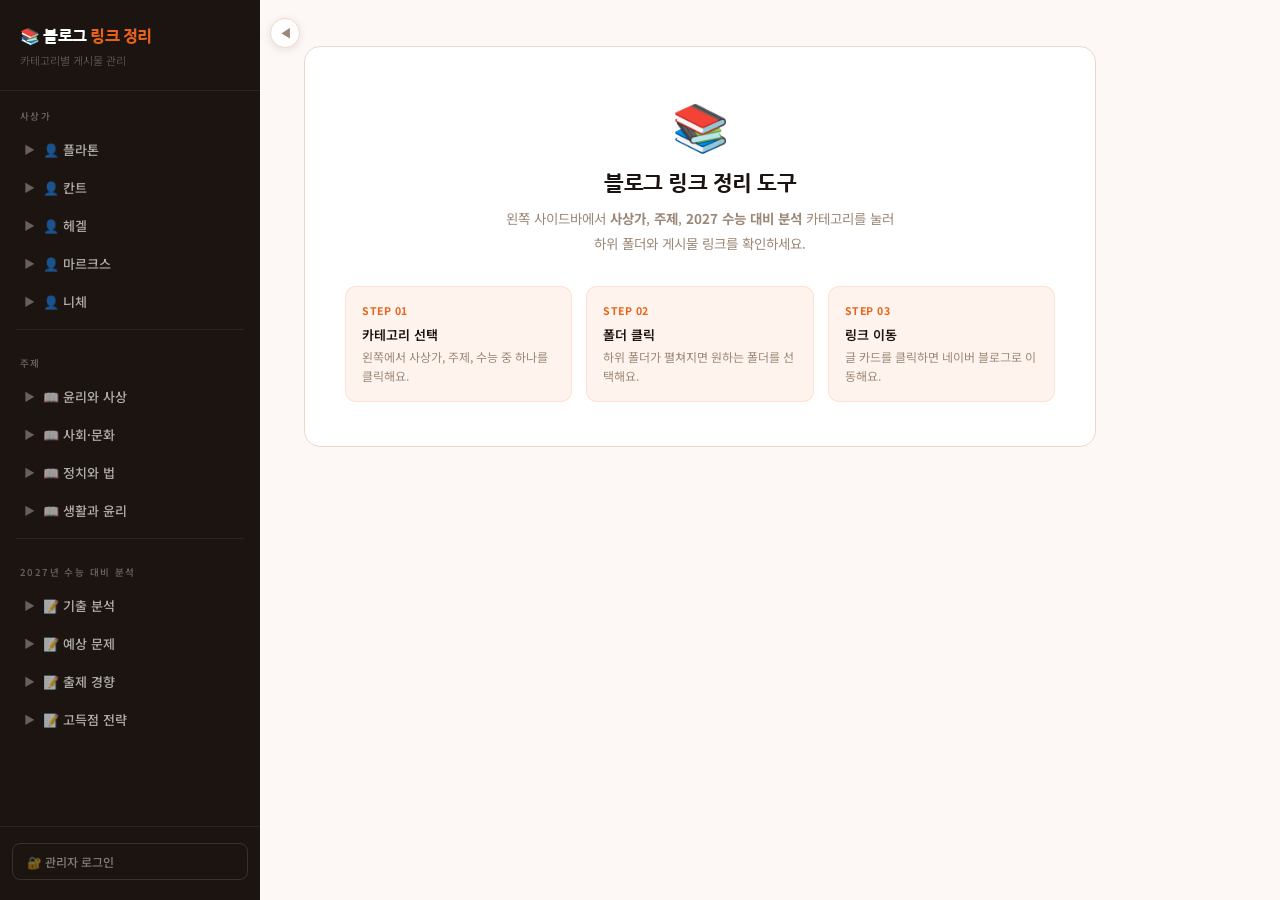
==== blog-organizer.html @ 4a53f981 "첫 커밋" ====
<!DOCTYPE html>
<html lang="ko">
<head>
<meta charset="UTF-8">
<meta name="viewport" content="width=device-width, initial-scale=1.0">
<title>블로그 링크 정리</title>
<link rel="stylesheet" href="blog-organizer.css">
</head>
<body>

<!-- 사이드바 토글 -->
<button class="sidebar-toggle" onclick="toggleSidebar()" title="사이드바 숨기기/보이기">
  <span class="toggle-icon">◀</span>
</button>

<!-- 사이드바 -->
<nav id="sidebar">
  <div class="sidebar-header">
    <div class="logo">📚 블로그 <span>링크 정리</span></div>
    <div class="sub">카테고리별 게시물 관리</div>
  </div>

  <div class="cat-label">사상가</div>
  <div id="thinker-section"></div>
  <div class="cat-divider"></div>

  <div class="cat-label">주제</div>
  <div id="topic-section"></div>
  <div class="cat-divider"></div>

  <div class="cat-label">2027년 수능 대비 분석</div>
  <div id="exam-section"></div>

  <!-- 관리자 로그인/로그아웃 버튼 -->
  <div class="admin-area">
    <button class="admin-btn" id="admin-toggle-btn" onclick="handleAdminBtn()">
      🔐 관리자 로그인
    </button>
  </div>
</nav>

<!-- 메인 -->
<main id="main">
  <div id="main-content"></div>
</main>

<!-- FAB: 관리자만 보임 -->
<button class="fab admin-only" id="fab-add" onclick="openAddModal()" title="링크 추가">＋</button>

<!-- 링크 추가 모달 -->
<div class="modal-overlay" id="add-modal">
  <div class="modal">
    <div class="modal-title">✏️ 블로그 링크 추가</div>

    <div class="form-row">
      <label class="form-label">글 제목</label>
      <input class="form-input" id="f-title" placeholder="게시물 제목을 입력하세요" />
    </div>
    <div class="form-row">
      <label class="form-label">네이버 블로그 URL</label>
      <input class="form-input" id="f-url" placeholder="https://blog.naver.com/..." />
    </div>
    <div class="form-row">
      <label class="form-label">대분류 카테고리</label>
      <select class="form-select" id="f-cat" onchange="updateSubCats()">
        <option value="">선택하세요</option>
        <option value="사상가">사상가</option>
        <option value="주제">주제</option>
        <option value="수능">2027년 수능 대비 분석</option>
      </select>
    </div>
    <div class="form-row">
      <label class="form-label">세부 폴더</label>
      <div style="display:flex;gap:8px;">
        <select class="form-select" id="f-folder" style="flex:1">
          <option value="">대분류를 먼저 선택하세요</option>
        </select>
        <button class="btn btn-ghost" style="white-space:nowrap;padding:9px 12px;font-size:12px" onclick="openNewFolderInput()">＋ 새 폴더</button>
      </div>
      <input class="form-input" id="f-new-folder" placeholder="새 폴더 이름 입력 후 Enter" style="margin-top:6px;display:none"
        onkeydown="if(event.key==='Enter')confirmNewFolder()" />
    </div>
    <div class="form-row">
      <label class="form-label">태그 (쉼표로 구분)</label>
      <input class="form-input" id="f-tags" placeholder="예: 칸트, 도덕법칙, 정언명령" />
    </div>
    <div class="modal-actions">
      <button class="btn btn-ghost" onclick="closeModal()">취소</button>
      <button class="btn btn-primary" onclick="saveLink()">저장</button>
    </div>
  </div>
</div>

<!-- 관리자 로그인 모달 -->
<div class="modal-overlay" id="login-modal">
  <div class="modal" style="max-width:360px;">
    <div class="modal-title">🔐 관리자 로그인</div>
    <div class="form-row">
      <label class="form-label">비밀번호</label>
      <input class="form-input" id="admin-pw-input" type="password" placeholder="비밀번호 입력"
        onkeydown="if(event.key==='Enter')submitLogin()" />
      <div id="login-error" style="color:#d93025;font-size:11.5px;margin-top:6px;display:none;">
        비밀번호가 틀렸습니다.
      </div>
    </div>
    <div class="modal-actions">
      <button class="btn btn-ghost" onclick="closeLoginModal()">취소</button>
      <button class="btn btn-primary" onclick="submitLogin()">로그인</button>
    </div>
  </div>
</div>

<script>
// ════════════════════════════════════════
// ✏️  비밀번호 변경: 아래 한 줄만 수정하세요
const ADMIN_PASSWORD = 'admin1234';
// ════════════════════════════════════════

const STORE_KEY = 'blog_organizer_v1';
let isAdmin = false;
let appData = loadData();
let currentView = null;
let deleteMode = false;

// ── 데이터 저장/로드 ──
function loadData() {
  try { return JSON.parse(localStorage.getItem(STORE_KEY)) || getDefaultData(); }
  catch(e) { return getDefaultData(); }
}
function getDefaultData() {
  return {
    thinker: { '플라톤': [], '칸트': [], '헤겔': [], '마르크스': [], '니체': [] },
    topic:   { '윤리와 사상': [], '사회·문화': [], '정치와 법': [], '생활과 윤리': [] },
    exam:    { '기출 분석': [], '예상 문제': [], '출제 경향': [], '고득점 전략': [] }
  };
}
function saveData(data) {
  localStorage.setItem(STORE_KEY, JSON.stringify(data));
}

// ── 관리자 모드 ──
function applyAdminState() {
  // FAB
  document.getElementById('fab-add').style.display = isAdmin ? 'flex' : 'none';
  // 로그인 버튼 텍스트
  document.getElementById('admin-toggle-btn').textContent = isAdmin ? '🔓 관리자 로그아웃' : '🔐 관리자 로그인';
  // 현재 화면 다시 그리기 (관리 버튼 반영)
  renderMain();
}

function handleAdminBtn() {
  if (isAdmin) {
    isAdmin = false;
    deleteMode = false;
    applyAdminState();
  } else {
    openLoginModal();
  }
}

function openLoginModal() {
  document.getElementById('admin-pw-input').value = '';
  document.getElementById('login-error').style.display = 'none';
  document.getElementById('login-modal').classList.add('open');
  setTimeout(() => document.getElementById('admin-pw-input').focus(), 80);
}
function closeLoginModal() {
  document.getElementById('login-modal').classList.remove('open');
}
function submitLogin() {
  const pw = document.getElementById('admin-pw-input').value;
  if (pw === ADMIN_PASSWORD) {
    isAdmin = true;
    closeLoginModal();
    applyAdminState();
  } else {
    document.getElementById('login-error').style.display = 'block';
    document.getElementById('admin-pw-input').value = '';
    document.getElementById('admin-pw-input').focus();
  }
}

// 모달 바깥 클릭 시 닫기
document.getElementById('login-modal').addEventListener('click', function(e) {
  if (e.target === this) closeLoginModal();
});

// ── 사이드바 렌더 ──
function renderSidebar() {
  renderSection('thinker-section', 'thinker', '👤');
  renderSection('topic-section',   'topic',   '📖');
  renderSection('exam-section',    'exam',    '📝');
}

function renderSection(elId, catKey, icon) {
  const el = document.getElementById(elId);
  const catData = appData[catKey];
  el.innerHTML = '';

  Object.keys(catData).forEach(thinker => {
    const count  = catData[thinker].length;
    const isOpen = currentView?.cat === catKey && currentView?.thinker === thinker;

    const btn = document.createElement('button');
    btn.className = 'thinker-btn' + (isOpen ? ' active' : '');
    btn.dataset.thinker = thinker;
    btn.innerHTML = `<span class="icon">▶</span>${icon} ${thinker}`;
    btn.onclick = () => toggleThinker(btn, catKey, thinker);
    el.appendChild(btn);

    const fl = document.createElement('div');
    fl.className = 'folder-list' + (isOpen ? ' open' : '');
    fl.id = `fl-${catKey}-${thinker}`;

    const folderMap = {};
    catData[thinker].forEach(item => {
      if (!folderMap[item.folder]) folderMap[item.folder] = [];
      folderMap[item.folder].push(item);
    });

    const allBtn = document.createElement('button');
    allBtn.className = 'folder-btn' + (isOpen && currentView?.folder === null ? ' active' : '');
    allBtn.innerHTML = `<span class="f-icon">📂</span> 전체 보기 <span class="f-count">${count}</span>`;
    allBtn.onclick = () => showView(catKey, thinker, null);
    fl.appendChild(allBtn);

    Object.keys(folderMap).forEach(folder => {
      const fb = document.createElement('button');
      fb.className = 'folder-btn' + (isOpen && currentView?.folder === folder ? ' active' : '');
      fb.innerHTML = `<span class="f-icon">📁</span> ${folder} <span class="f-count">${folderMap[folder].length}</span>`;
      fb.onclick = () => showView(catKey, thinker, folder);
      fl.appendChild(fb);
    });

    el.appendChild(fl);
  });
}

function toggleThinker(btn, catKey, thinker) {
  const fl = document.getElementById(`fl-${catKey}-${thinker}`);
  const isOpen = fl.classList.contains('open');
  btn.closest('div').querySelectorAll('.folder-list').forEach(x => x.classList.remove('open'));
  btn.closest('div').querySelectorAll('.thinker-btn').forEach(x => x.classList.remove('active'));
  if (!isOpen) {
    fl.classList.add('open');
    btn.classList.add('active');
    showView(catKey, thinker, null);
  } else {
    currentView = null;
    renderMain();
  }
}

// ── 메인 렌더 ──
function showView(cat, thinker, folder) {
  currentView = { cat, thinker, folder };
  renderSidebar();
  renderMain();
}

function renderMain() {
  const el = document.getElementById('main-content');
  if (!currentView) { el.innerHTML = renderWelcome(); return; }

  const { cat, thinker, folder } = currentView;
  const allItems = appData[cat][thinker] || [];
  const items    = folder === null ? allItems : allItems.filter(i => i.folder === folder);
  const catLabel = cat === 'thinker' ? '사상가' : cat === 'topic' ? '주제' : '2027 수능';
  const folderLabel = folder || '전체 보기';

  const searchVal = document.getElementById('search-input-main')?.value || '';
  const filtered  = searchVal
    ? items.filter(i => i.title.includes(searchVal) || (i.tags||[]).join(',').includes(searchVal))
    : items;

  // 관리자 전용 버튼 (관리자일 때만 렌더)
  const adminBtns = isAdmin ? `
    <div style="display:flex;gap:6px">
      <button class="btn-sm" onclick="toggleDeleteMode()">${deleteMode ? '✅ 완료' : '🗑 관리'}</button>
      <button class="btn-sm" onclick="openAddModalWith('${cat}','${thinker}',${folder ? `'${folder}'` : 'null'})">＋ 추가</button>
    </div>` : '';

  el.innerHTML = `
    <div class="main-header">
      <div class="breadcrumb">
        <span>${catLabel}</span> <span>›</span> <span>${thinker}</span>
        ${folder ? `<span>›</span><span>${folder}</span>` : ''}
      </div>
      <div class="main-title">${thinker} — ${folderLabel}</div>
      <div class="main-desc">${thinker}의 블로그 게시물 모음입니다. 링크를 클릭하면 네이버 블로그로 이동합니다.</div>
    </div>
    <div class="search-wrap">
      <input class="search-input" id="search-input-main" placeholder="제목 또는 태그로 검색…"
        value="${searchVal}" oninput="renderMain()" />
    </div>
    <div class="manage-bar">
      <span class="result-count">총 ${filtered.length}개</span>
      ${adminBtns}
    </div>
    <div class="link-grid">
      ${filtered.length === 0 ? renderEmpty() : filtered.map(item => renderCard(item, cat, thinker)).join('')}
    </div>`;
}

function renderCard(item, cat, thinker) {
  const tagsHtml = (item.tags||[]).map(t => `<span class="tag">${t}</span>`).join('');
  if (deleteMode && isAdmin) {
    return `
      <div class="link-card deletable" style="cursor:default">
        <div class="card-icon">📄</div>
        <div class="card-body">
          <div class="card-title">${item.title}</div>
          <div class="card-meta">${item.folder}</div>
          ${tagsHtml ? `<div class="card-tags">${tagsHtml}</div>` : ''}
        </div>
        <button class="delete-btn" onclick="deleteItem('${cat}','${thinker}','${item.id}')">🗑</button>
      </div>`;
  }
  return `
    <a class="link-card" href="${item.url}" target="_blank" rel="noopener noreferrer">
      <div class="card-icon">📄</div>
      <div class="card-body">
        <div class="card-title">${item.title}</div>
        <div class="card-meta">${item.folder}</div>
        ${tagsHtml ? `<div class="card-tags">${tagsHtml}</div>` : ''}
      </div>
      <span class="card-arrow">→</span>
    </a>`;
}

function renderEmpty() {
  return `<div class="empty">
    <div class="e-icon">📭</div>
    <div class="e-title">아직 링크가 없어요</div>
    <div class="e-sub">${isAdmin ? '오른쪽 하단 ＋ 버튼을 눌러 첫 번째 블로그 링크를 추가해보세요.' : '관리자가 아직 링크를 추가하지 않았어요.'}</div>
  </div>`;
}

function renderWelcome() {
  return `<div class="welcome-hero">
    <div class="hero-emoji">📚</div>
    <h2>블로그 링크 정리 도구</h2>
    <p>왼쪽 사이드바에서 <strong>사상가</strong>, <strong>주제</strong>, <strong>2027 수능 대비 분석</strong> 카테고리를 눌러<br>
    하위 폴더와 게시물 링크를 확인하세요.</p>
    <div class="welcome-steps">
      <div class="step"><div class="step-num">STEP 01</div><div class="step-title">카테고리 선택</div><div class="step-desc">왼쪽에서 사상가, 주제, 수능 중 하나를 클릭해요.</div></div>
      <div class="step"><div class="step-num">STEP 02</div><div class="step-title">폴더 클릭</div><div class="step-desc">하위 폴더가 펼쳐지면 원하는 폴더를 선택해요.</div></div>
      <div class="step"><div class="step-num">STEP 03</div><div class="step-title">링크 이동</div><div class="step-desc">글 카드를 클릭하면 네이버 블로그로 이동해요.</div></div>
    </div>
  </div>`;
}

// ── 모달 (링크 추가) ──
let modalPreset = null;

function openAddModal() {
  if (!isAdmin) return;
  modalPreset = null;
  document.getElementById('f-title').value = '';
  document.getElementById('f-url').value = '';
  document.getElementById('f-cat').value = '';
  document.getElementById('f-folder').innerHTML = '<option value="">대분류를 먼저 선택하세요</option>';
  document.getElementById('f-tags').value = '';
  document.getElementById('f-new-folder').style.display = 'none';
  document.getElementById('add-modal').classList.add('open');
}

function openAddModalWith(cat, thinker, folder) {
  if (!isAdmin) return;
  openAddModal();
  const catVal = cat === 'thinker' ? '사상가' : cat === 'topic' ? '주제' : '수능';
  document.getElementById('f-cat').value = catVal;
  updateSubCats();
  const sel = document.getElementById('f-folder');
  Array.from(sel.options).forEach(opt => { if (opt.value === thinker) opt.selected = true; });
  modalPreset = { cat, thinker, folder };
}

function updateSubCats() {
  const cat = document.getElementById('f-cat').value;
  const sel = document.getElementById('f-folder');
  sel.innerHTML = '<option value="">선택하세요</option>';
  const catKey = cat === '사상가' ? 'thinker' : cat === '주제' ? 'topic' : cat === '수능' ? 'exam' : null;
  if (!catKey) return;
  Object.keys(appData[catKey]).forEach(name => {
    const opt = document.createElement('option');
    opt.value = JSON.stringify({ catKey, name });
    opt.textContent = name;
    sel.appendChild(opt);
  });
}

function openNewFolderInput() {
  const inp = document.getElementById('f-new-folder');
  inp.style.display = 'block';
  inp.focus();
}
function confirmNewFolder() {
  document.getElementById('f-new-folder').style.display = 'none';
}

function saveLink() {
  if (!isAdmin) return;
  const title     = document.getElementById('f-title').value.trim();
  const url       = document.getElementById('f-url').value.trim();
  const catRaw    = document.getElementById('f-cat').value;
  const folderRaw = document.getElementById('f-folder').value;
  const newFolder = document.getElementById('f-new-folder').value.trim();
  const tagsRaw   = document.getElementById('f-tags').value.trim();

  if (!title)  return alert('제목을 입력해주세요.');
  if (!url)    return alert('URL을 입력해주세요.');
  if (!catRaw) return alert('대분류를 선택해주세요.');

  let catKey, thinker;
  try {
    const parsed = JSON.parse(folderRaw);
    catKey  = parsed.catKey;
    thinker = parsed.name;
  } catch(e) {
    return alert('세부 폴더(사상가/주제 등)를 선택해주세요.');
  }

  const folder = newFolder || '기본 폴더';
  const tags   = tagsRaw ? tagsRaw.split(',').map(t => t.trim()).filter(Boolean) : [];
  appData[catKey][thinker].push({ id: Date.now().toString(), title, url, folder, tags });
  saveData(appData);
  closeModal();
  currentView = { cat: catKey, thinker, folder };
  renderSidebar();
  renderMain();
}

function closeModal() {
  document.getElementById('add-modal').classList.remove('open');
  document.getElementById('f-new-folder').value = '';
  document.getElementById('f-new-folder').style.display = 'none';
}

document.getElementById('add-modal').addEventListener('click', function(e) {
  if (e.target === this) closeModal();
});

// ── 삭제 ──
function toggleDeleteMode() {
  if (!isAdmin) return;
  deleteMode = !deleteMode;
  renderMain();
}
function deleteItem(cat, thinker, id) {
  if (!isAdmin) return;
  if (!confirm('이 링크를 삭제할까요?')) return;
  appData[cat][thinker] = appData[cat][thinker].filter(i => i.id !== id);
  saveData(appData);
  renderSidebar();
  renderMain();
}

// ── 사이드바 토글 ──
function toggleSidebar() {
  document.body.classList.toggle('sidebar-hidden');
}

// ── 초기화 ──
applyAdminState();
renderSidebar();
renderMain();
</script>
</body>
</html>
---- blog-organizer.css ----
@import url('https://fonts.googleapis.com/css2?family=Nanum+Gothic:wght@400;700;800&family=Noto+Sans+KR:wght@300;400;500;600&display=swap');

/* ══════════════════════════════
   디자인 토큰 (색상·폰트·간격)
   여기만 바꾸면 전체 테마 변경 가능
   ══════════════════════════════ */
:root {
  --ink:          #1c1410;   /* 기본 텍스트 */
  --ink-soft:     #4a3728;   /* 보조 텍스트 */
  --ink-muted:    #9c8878;   /* 흐린 텍스트 */
  --rule:         #ead8cc;   /* 구분선·테두리 */
  --bg:           #fdf8f5;   /* 페이지 배경 */
  --bg-white:     #ffffff;   /* 카드·모달 배경 */
  --accent:       #e8621a;   /* 포인트 컬러 (주황) */
  --accent-light: #fdf0e8;   /* 포인트 연한 배경 */
  --accent-hover: #c94e0e;   /* 포인트 hover */
  --accent-pale:  #fff4ed;   /* 포인트 아주 연한 배경 */
  --sidebar-w:    260px;     /* 사이드바 너비 */
}

/* ══════════════
   리셋
   ══════════════ */
* { margin: 0; padding: 0; box-sizing: border-box; }

body {
  font-family: 'Noto Sans KR', sans-serif;
  background: var(--bg);
  color: var(--ink);
  display: flex;
  min-height: 100vh;
}

/* ══════════════════════════════
   사이드바 토글
   ══════════════════════════════ */
#sidebar {
  transition: transform 0.25s cubic-bezier(0.4, 0, 0.2, 1);
}
#main {
  transition: margin-left 0.25s cubic-bezier(0.4, 0, 0.2, 1);
}

body.sidebar-hidden #sidebar           { transform: translateX(-260px); }
body.sidebar-hidden #main              { margin-left: 0; }
body.sidebar-hidden .sidebar-toggle    { left: 12px; }
body.sidebar-hidden .sidebar-toggle .toggle-icon { transform: rotate(180deg); }

.sidebar-toggle {
  position: fixed;
  top: 18px;
  left: calc(var(--sidebar-w) + 10px);
  z-index: 200;
  width: 30px;
  height: 30px;
  border-radius: 50%;
  background: var(--bg-white);
  border: 1.5px solid var(--rule);
  cursor: pointer;
  display: flex;
  align-items: center;
  justify-content: center;
  box-shadow: 0 2px 8px rgba(28, 20, 16, 0.1);
  transition: left 0.25s cubic-bezier(0.4, 0, 0.2, 1), background 0.15s;
  color: var(--ink-muted);
  font-size: 13px;
}
.sidebar-toggle:hover {
  background: var(--accent-pale);
  color: var(--accent);
  border-color: var(--accent);
}
.sidebar-toggle .toggle-icon {
  transition: transform 0.25s cubic-bezier(0.4, 0, 0.2, 1);
  line-height: 1;
}

/* ══════════════
   사이드바
   ══════════════ */
#sidebar {
  width: var(--sidebar-w);
  min-height: 100vh;
  background: var(--ink);
  display: flex;
  flex-direction: column;
  position: fixed;
  top: 0;
  left: 0;
  overflow-y: auto;
  z-index: 100;
}

.sidebar-header {
  padding: 26px 20px 22px;
  border-bottom: 1px solid rgba(255, 255, 255, 0.08);
}

.sidebar-header .logo {
  font-family: 'Nanum Gothic', sans-serif;
  font-size: 16px;
  font-weight: 800;
  color: #ffffff;
  letter-spacing: -0.5px;
  line-height: 1.3;
}
.sidebar-header .logo span {
  color: var(--accent);
}

.sidebar-header .sub {
  font-size: 11px;
  color: rgba(255, 255, 255, 0.38);
  margin-top: 5px;
  font-weight: 300;
}

/* 카테고리 레이블 */
.cat-label {
  padding: 18px 20px 7px;
  font-size: 9.5px;
  font-weight: 600;
  letter-spacing: 1.4px;
  text-transform: uppercase;
  color: rgba(255, 255, 255, 0.32);
}

.cat-divider {
  height: 1px;
  background: rgba(255, 255, 255, 0.07);
  margin: 8px 16px;
}

/* 사상가 아코디언 버튼 */
.thinker-btn {
  width: 100%;
  text-align: left;
  background: none;
  border: none;
  padding: 9px 16px;
  display: flex;
  align-items: center;
  gap: 8px;
  cursor: pointer;
  font-family: 'Noto Sans KR', sans-serif;
  font-size: 13px;
  font-weight: 500;
  color: rgba(255, 255, 255, 0.65);
  border-radius: 7px;
  margin: 1px 8px;
  transition: background 0.15s, color 0.15s;
}
.thinker-btn:hover  { background: rgba(255, 255, 255, 0.07); color: #fff; }
.thinker-btn.active { background: var(--accent); color: #fff; }

.thinker-btn .icon {
  font-size: 11px;
  transition: transform 0.2s;
  display: inline-block;
  opacity: 0.5;
}
.thinker-btn.active .icon { transform: rotate(90deg); opacity: 1; }

/* 폴더 목록 */
.folder-list {
  display: none;
  padding: 2px 0 4px 20px;
}
.folder-list.open { display: block; }

.folder-btn {
  width: 100%;
  text-align: left;
  background: none;
  border: none;
  padding: 7px 14px;
  display: flex;
  align-items: center;
  gap: 7px;
  cursor: pointer;
  font-family: 'Noto Sans KR', sans-serif;
  font-size: 12px;
  color: rgba(255, 255, 255, 0.48);
  border-radius: 6px;
  margin: 1px 6px;
  transition: background 0.15s, color 0.15s;
}
.folder-btn:hover  { background: rgba(255, 255, 255, 0.07); color: rgba(255, 255, 255, 0.85); }
.folder-btn.active { color: var(--accent); font-weight: 600; }

.folder-btn .f-icon { font-size: 11px; }

.folder-btn .f-count {
  margin-left: auto;
  font-size: 10px;
  background: rgba(255, 255, 255, 0.1);
  color: rgba(255, 255, 255, 0.4);
  padding: 1px 7px;
  border-radius: 10px;
}
.folder-btn.active .f-count { background: var(--accent); color: #fff; }

/* ══════════════
   메인 영역
   ══════════════ */
#main {
  margin-left: var(--sidebar-w);
  flex: 1;
  padding: 36px 44px;
  max-width: 880px;
}

.main-header { margin-bottom: 26px; }

.breadcrumb {
  font-size: 11.5px;
  color: var(--ink-muted);
  margin-bottom: 10px;
  display: flex;
  align-items: center;
  gap: 5px;
}

.main-title {
  font-family: 'Nanum Gothic', sans-serif;
  font-size: 22px;
  font-weight: 800;
  color: var(--ink);
  margin-bottom: 6px;
  letter-spacing: -0.5px;
}

.main-desc {
  font-size: 13px;
  color: var(--ink-muted);
  line-height: 1.65;
}

/* ══════════════
   검색바
   ══════════════ */
.search-wrap {
  margin-bottom: 22px;
  display: flex;
  gap: 8px;
}

.search-input {
  flex: 1;
  padding: 10px 16px;
  border: 1.5px solid var(--rule);
  border-radius: 9px;
  font-family: 'Noto Sans KR', sans-serif;
  font-size: 13px;
  color: var(--ink);
  background: var(--bg-white);
  outline: none;
  transition: border-color 0.2s, box-shadow 0.2s;
}
.search-input:focus {
  border-color: var(--accent);
  box-shadow: 0 0 0 3px rgba(232, 98, 26, 0.1);
}
.search-input::placeholder { color: var(--ink-muted); }

/* ══════════════
   링크 카드
   ══════════════ */
.link-grid {
  display: flex;
  flex-direction: column;
  gap: 9px;
}

.link-card {
  background: var(--bg-white);
  border: 1px solid var(--rule);
  border-radius: 11px;
  padding: 15px 18px;
  display: flex;
  align-items: flex-start;
  gap: 13px;
  text-decoration: none;
  color: inherit;
  transition: border-color 0.18s, box-shadow 0.18s, transform 0.12s;
}
.link-card:hover {
  border-color: var(--accent);
  box-shadow: 0 3px 14px rgba(232, 98, 26, 0.1);
  transform: translateY(-1px);
}

.link-card .card-icon {
  width: 36px;
  height: 36px;
  border-radius: 8px;
  background: var(--accent-light);
  display: flex;
  align-items: center;
  justify-content: center;
  font-size: 16px;
  flex-shrink: 0;
  margin-top: 1px;
}

.link-card .card-body { flex: 1; }

.link-card .card-title {
  font-size: 13.5px;
  font-weight: 600;
  color: var(--ink);
  margin-bottom: 3px;
  line-height: 1.5;
}

.link-card .card-tags {
  display: flex;
  flex-wrap: wrap;
  gap: 4px;
  margin-top: 6px;
}

.tag {
  font-size: 10px;
  padding: 2px 8px;
  border-radius: 20px;
  background: var(--accent-pale);
  color: var(--accent);
  font-weight: 500;
  border: 1px solid rgba(232, 98, 26, 0.15);
}

.link-card .card-meta {
  font-size: 11px;
  color: var(--ink-muted);
  margin-top: 2px;
}

.link-card .card-arrow {
  font-size: 15px;
  color: var(--rule);
  align-self: center;
  flex-shrink: 0;
  transition: color 0.15s, transform 0.15s;
}
.link-card:hover .card-arrow { color: var(--accent); transform: translateX(3px); }

/* ══════════════
   빈 상태
   ══════════════ */
.empty {
  text-align: center;
  padding: 60px 20px;
  color: var(--ink-muted);
}
.empty .e-icon  { font-size: 38px; margin-bottom: 14px; }
.empty .e-title { font-size: 15px; font-weight: 600; margin-bottom: 6px; color: var(--ink-soft); }
.empty .e-sub   { font-size: 13px; line-height: 1.6; }

/* ══════════════
   모달
   ══════════════ */
.modal-overlay {
  display: none;
  position: fixed;
  inset: 0;
  background: rgba(28, 20, 16, 0.5);
  z-index: 300;
  align-items: center;
  justify-content: center;
}
.modal-overlay.open { display: flex; }

.modal {
  background: var(--bg-white);
  border-radius: 16px;
  padding: 28px 28px 24px;
  width: 480px;
  max-width: calc(100vw - 40px);
  box-shadow: 0 12px 48px rgba(28, 20, 16, 0.2);
}

.modal-title {
  font-family: 'Nanum Gothic', sans-serif;
  font-size: 17px;
  font-weight: 800;
  margin-bottom: 22px;
  color: var(--ink);
  letter-spacing: -0.3px;
}

.form-row { margin-bottom: 14px; }

.form-label {
  display: block;
  font-size: 11.5px;
  font-weight: 600;
  color: var(--ink-soft);
  margin-bottom: 5px;
  letter-spacing: 0.3px;
}

.form-input,
.form-select {
  width: 100%;
  padding: 9px 12px;
  border: 1.5px solid var(--rule);
  border-radius: 8px;
  font-family: 'Noto Sans KR', sans-serif;
  font-size: 13px;
  color: var(--ink);
  background: var(--bg);
  outline: none;
  transition: border-color 0.2s, box-shadow 0.2s;
}
.form-input:focus,
.form-select:focus {
  border-color: var(--accent);
  background: var(--bg-white);
  box-shadow: 0 0 0 3px rgba(232, 98, 26, 0.1);
}

.modal-actions {
  display: flex;
  justify-content: flex-end;
  gap: 8px;
  margin-top: 22px;
}

/* ══════════════
   버튼
   ══════════════ */
.btn {
  padding: 9px 22px;
  border-radius: 8px;
  font-family: 'Noto Sans KR', sans-serif;
  font-size: 13px;
  font-weight: 600;
  cursor: pointer;
  border: none;
  transition: background 0.15s;
}
.btn-ghost         { background: var(--bg); color: var(--ink-soft); }
.btn-ghost:hover   { background: var(--rule); }
.btn-primary       { background: var(--accent); color: #fff; }
.btn-primary:hover { background: var(--accent-hover); }

.btn-sm {
  padding: 5px 13px;
  font-size: 11.5px;
  border-radius: 7px;
  border: 1.5px solid var(--rule);
  background: var(--bg-white);
  color: var(--ink-soft);
  cursor: pointer;
  font-family: 'Noto Sans KR', sans-serif;
  font-weight: 500;
  transition: border-color 0.15s, color 0.15s;
}
.btn-sm:hover { border-color: var(--accent); color: var(--accent); }

/* ══════════════
   FAB (링크 추가 버튼)
   ══════════════ */
.fab {
  position: fixed;
  bottom: 28px;
  right: 32px;
  width: 50px;
  height: 50px;
  border-radius: 50%;
  background: var(--accent);
  color: #fff;
  font-size: 26px;
  border: none;
  cursor: pointer;
  display: flex;
  align-items: center;
  justify-content: center;
  box-shadow: 0 4px 20px rgba(232, 98, 26, 0.4);
  transition: background 0.15s, transform 0.12s, box-shadow 0.15s;
  z-index: 200;
}
.fab:hover {
  background: var(--accent-hover);
  transform: scale(1.07);
  box-shadow: 0 6px 24px rgba(232, 98, 26, 0.5);
}

/* ══════════════
   관리 바
   ══════════════ */
.manage-bar {
  display: flex;
  justify-content: space-between;
  align-items: center;
  margin-bottom: 14px;
}
.result-count { font-size: 12px; color: var(--ink-muted); }

/* ══════════════
   삭제 모드
   ══════════════ */
.link-card.deletable       { border-color: var(--rule); cursor: default; }
.link-card.deletable:hover { border-color: #d93025; box-shadow: 0 2px 12px rgba(217, 48, 37, 0.08); transform: none; }

.delete-btn {
  background: none;
  border: none;
  cursor: pointer;
  font-size: 15px;
  color: var(--rule);
  align-self: center;
  padding: 4px;
  transition: color 0.15s;
}
.delete-btn:hover { color: #d93025; }

/* ══════════════
   관리자 영역 (사이드바 하단)
   ══════════════ */
.admin-area {
  margin-top: auto;
  padding: 16px 12px 20px;
  border-top: 1px solid rgba(255, 255, 255, 0.07);
}

.admin-btn {
  width: 100%;
  padding: 9px 14px;
  border-radius: 8px;
  border: 1.5px solid rgba(255, 255, 255, 0.12);
  background: transparent;
  color: rgba(255, 255, 255, 0.45);
  font-family: 'Noto Sans KR', sans-serif;
  font-size: 12px;
  font-weight: 500;
  cursor: pointer;
  text-align: left;
  transition: background 0.15s, color 0.15s, border-color 0.15s;
}
.admin-btn:hover {
  background: rgba(232, 98, 26, 0.15);
  color: var(--accent);
  border-color: rgba(232, 98, 26, 0.4);
}

/* ══════════════
   웰컴 화면
   ══════════════ */
.welcome-hero {
  background: var(--bg-white);
  border: 1px solid var(--rule);
  border-radius: 16px;
  padding: 44px 40px;
  text-align: center;
  margin-top: 10px;
}
.welcome-hero .hero-emoji { font-size: 46px; margin-bottom: 16px; }

.welcome-hero h2 {
  font-family: 'Nanum Gothic', sans-serif;
  font-size: 21px;
  font-weight: 800;
  color: var(--ink);
  margin-bottom: 12px;
  letter-spacing: -0.5px;
}
.welcome-hero p {
  font-size: 13.5px;
  color: var(--ink-muted);
  line-height: 1.85;
}

.welcome-steps {
  display: flex;
  gap: 14px;
  margin-top: 30px;
  text-align: left;
}

.step {
  flex: 1;
  background: var(--accent-pale);
  border: 1px solid rgba(232, 98, 26, 0.12);
  border-radius: 11px;
  padding: 16px;
}
.step-num   { font-size: 10.5px; font-weight: 700; color: var(--accent); letter-spacing: 0.5px; margin-bottom: 7px; }
.step-title { font-size: 13px;   font-weight: 600; color: var(--ink);    margin-bottom: 4px; }
.step-desc  { font-size: 12px;   color: var(--ink-muted); line-height: 1.55; }
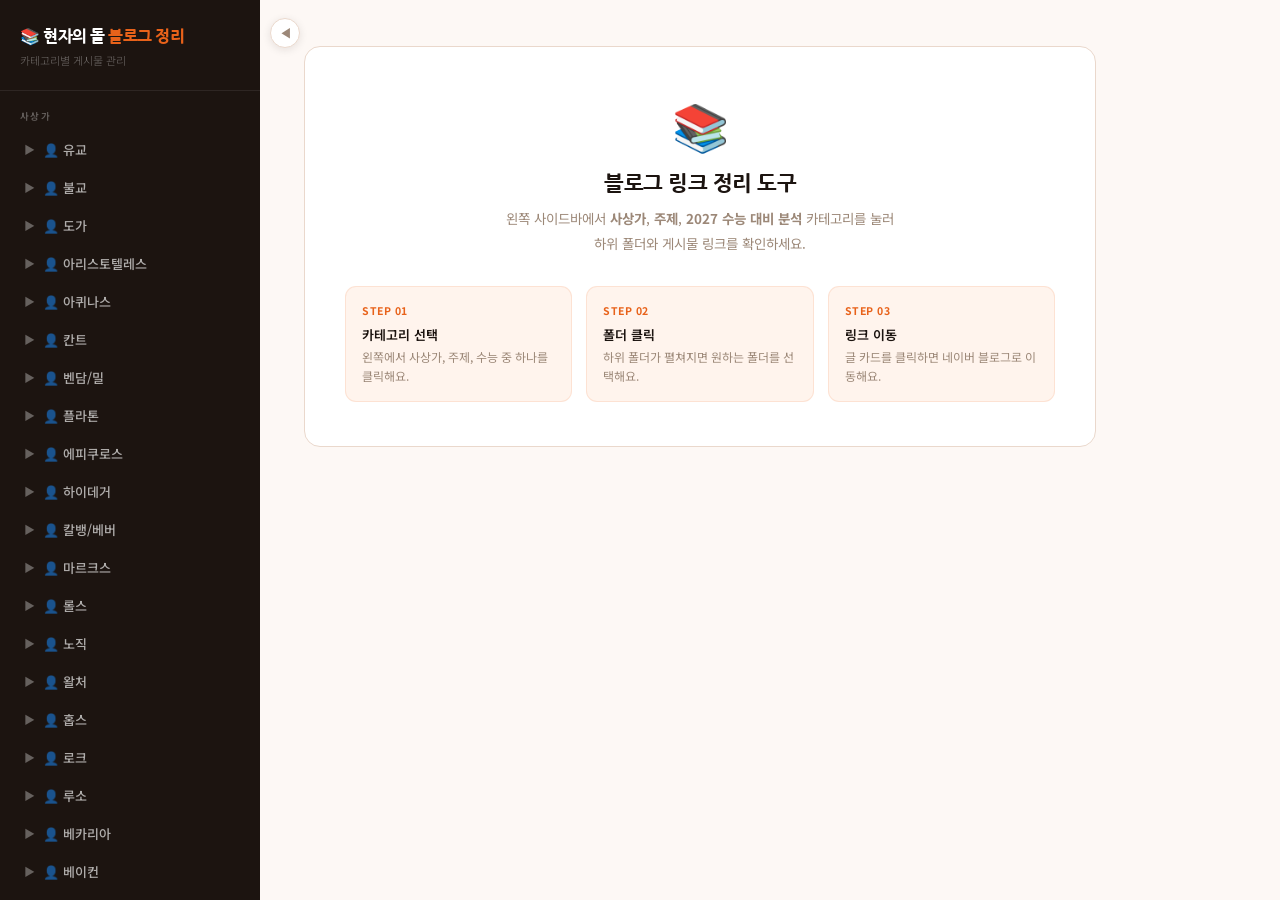
==== commit eb7c22d7: "Update title/logo and expand thinker categories Change the HTML page title and sidebar logo to '현자의 " ====
--- a/blog-organizer.html
+++ b/blog-organizer.html
@@ -3,7 +3,7 @@
 <head>
 <meta charset="UTF-8">
 <meta name="viewport" content="width=device-width, initial-scale=1.0">
-<title>블로그 링크 정리</title>
+<title>현자의 돌 블로그 정리</title>
 <link rel="stylesheet" href="blog-organizer.css">
 </head>
 <body>
@@ -16,7 +16,7 @@
 <!-- 사이드바 -->
 <nav id="sidebar">
   <div class="sidebar-header">
-    <div class="logo">📚 블로그 <span>링크 정리</span></div>
+    <div class="logo">📚 현자의 돌 <span>블로그 정리</span></div>
     <div class="sub">카테고리별 게시물 관리</div>
   </div>
 
@@ -129,7 +129,7 @@
 }
 function getDefaultData() {
   return {
-    thinker: { '플라톤': [], '칸트': [], '헤겔': [], '마르크스': [], '니체': [] },
+    thinker: { '유교': [], '불교': [], '도가': [], '아리스토텔레스': [], '아퀴나스': [], '칸트': [], '벤담/밀': [], '플라톤': [], '에피쿠로스': [], '하이데거': [], '칼뱅/베버': [], '마르크스': [], '롤스': [], '노직': [], '왈처': [], '홉스': [], '로크': [], '루소': [], '베카리아': [], '베이컨': [], '데카르트': [], '싱어': [], '레건': [], '테일러': [], '레오폴드': [], '소로': [], '모겐소': [], '갈퉁': [], '니부어': [] },
     topic:   { '윤리와 사상': [], '사회·문화': [], '정치와 법': [], '생활과 윤리': [] },
     exam:    { '기출 분석': [], '예상 문제': [], '출제 경향': [], '고득점 전략': [] }
   };
